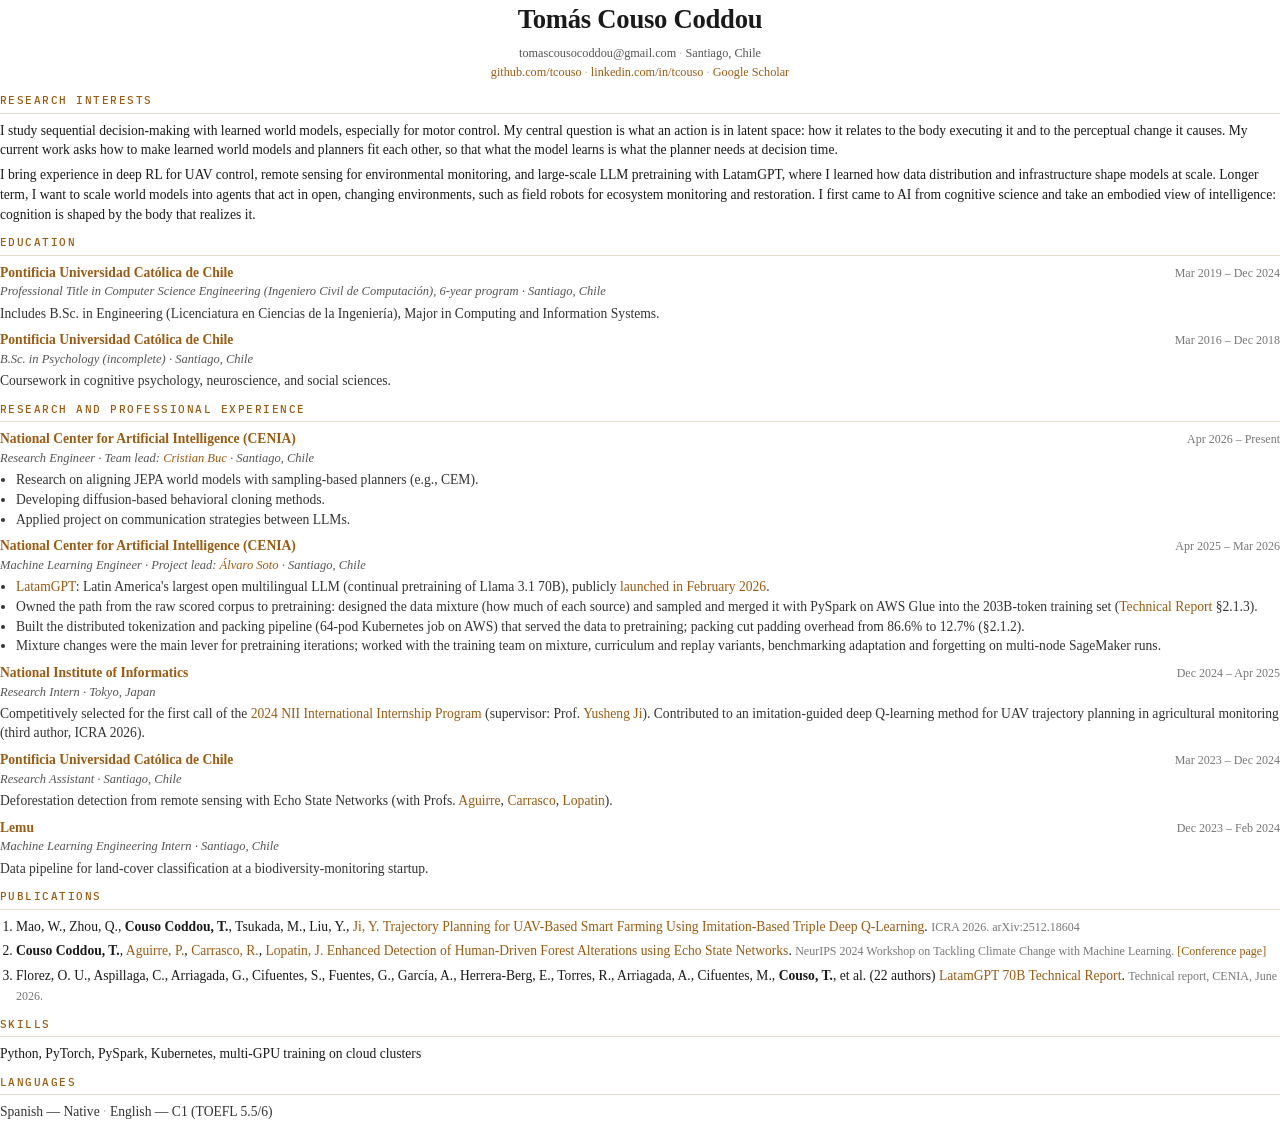
==== cv.html @ 5092b735 "Separate NeurIPS manuscript and conference page links" ====
<!DOCTYPE html>
<html lang="en">
<head>
<meta charset="UTF-8" />
<title>Tomás Couso Coddou — CV</title>
<style>
  @font-face {
    font-family: 'IBM Plex Mono';
    font-weight: 500;
    src: url('fonts/ibm-plex-mono-500.woff2') format('woff2');
  }

  @page { size: letter; margin: 11mm 18mm; }

  *, *::before, *::after { box-sizing: border-box; margin: 0; padding: 0; }

  body {
    font-family: "Liberation Serif", "Times New Roman", serif;
    color: #1a1a1a;
    background: #fff;
    font-size: 10.2pt;
    line-height: 1.45;
  }

  a { color: #9a5b13; text-decoration: none; }

  header { text-align: center; margin-bottom: 11px; }

  header h1 {
    font-size: 20pt;
    font-weight: 700;
    letter-spacing: -0.01em;
  }

  .contact {
    margin-top: 6px;
    font-size: 9.2pt;
    color: #555;
  }

  .contact + .contact { margin-top: 2px; }

  .contact span::after { content: " · "; color: #bbb; }
  .contact span:last-child::after { content: ""; }

  h2 {
    font-family: "IBM Plex Mono", monospace;
    font-size: 8pt;
    font-weight: 500;
    letter-spacing: 0.14em;
    text-transform: uppercase;
    color: #9a5b13;
    border-bottom: 1px solid #e6dccb;
    padding-bottom: 4px;
    margin: 11px 0 7px;
  }

  .entry { margin-bottom: 7px; }
  .entry:last-child { margin-bottom: 0; }

  .entry-head {
    display: flex;
    justify-content: space-between;
    align-items: baseline;
    gap: 12px;
  }

  .org { font-weight: 700; }
  .dates { color: #777; font-size: 9pt; white-space: nowrap; }
  .role { color: #555; font-size: 9.4pt; font-style: italic; }
  .desc { margin-top: 3px; color: #333; }
  ul.desc { margin-left: 16px; }

  ol { margin-left: 16px; }
  ol li { margin-bottom: 5px; }
  .venue { color: #777; font-size: 9pt; }

  .inline-list { color: #333; }
  .inline-list span::after { content: "   ·   "; color: #bbb; }
  .inline-list span:last-child::after { content: ""; }

  .entry, li, .interests p { break-inside: avoid; }
  h2 { break-after: avoid; }
  .interests p + p { margin-top: 5px; }
</style>
</head>
<body>

<header>
  <h1>Tomás Couso Coddou</h1>
  <p class="contact">
    <span>tomascousocoddou@gmail.com</span>
    <span>Santiago, Chile</span>
  </p>
  <p class="contact">
    <span><a href="https://github.com/tcouso">github.com/tcouso</a></span>
    <span><a href="https://www.linkedin.com/in/tcouso/">linkedin.com/in/tcouso</a></span>
    <span><a href="https://scholar.google.com/citations?user=drhu0_8AAAAJ&amp;hl=es">Google Scholar</a></span>
  </p>
</header>

<section class="interests">
  <h2>Research Interests</h2>
  <p>
    I study sequential decision-making with learned world models, especially for motor control.
    My central question is what an action is in latent space: how it relates to the body
    executing it and to the perceptual change it causes. My current work asks how to make learned world models and planners fit each other, so that
    what the model learns is what the planner needs at decision time.
  </p>
  <p>
    I bring experience in deep
    RL for UAV control, remote sensing for environmental monitoring, and large-scale LLM pretraining
    with LatamGPT, where I learned how data
    distribution and infrastructure shape models at scale. Longer term, I want to scale world models
    into agents that act in open, changing environments, such as field robots for ecosystem
    monitoring and restoration. I first came to AI from cognitive science and take an embodied view of
    intelligence: cognition is shaped by the body that realizes it.
  </p>
</section>

<section>
  <h2>Education</h2>

  <div class="entry">
    <div class="entry-head">
      <a class="org" href="https://www.uc.cl/en/">Pontificia Universidad Católica de Chile</a>
      <span class="dates">Mar 2019 – Dec 2024</span>
    </div>
    <p class="role">Professional Title in Computer Science Engineering (Ingeniero Civil de Computación), 6-year program · Santiago, Chile</p>
    <p class="desc">Includes B.Sc. in Engineering (Licenciatura en Ciencias de la Ingeniería), Major in Computing and Information Systems.</p>
  </div>

  <div class="entry">
    <div class="entry-head">
      <a class="org" href="https://www.uc.cl/en/">Pontificia Universidad Católica de Chile</a>
      <span class="dates">Mar 2016 – Dec 2018</span>
    </div>
    <p class="role">B.Sc. in Psychology (incomplete) · Santiago, Chile</p>
    <p class="desc">Coursework in cognitive psychology, neuroscience, and social sciences.</p>
  </div>
</section>

<section>
  <h2>Research and Professional Experience</h2>

  <div class="entry">
    <div class="entry-head">
      <a class="org" href="https://cenia.cl/en/home/">National Center for Artificial Intelligence (CENIA)</a>
      <span class="dates">Apr 2026 – Present</span>
    </div>
    <p class="role">Research Engineer · Team lead: <a href="https://scholar.google.com/citations?user=0gXva0YAAAAJ&amp;hl=en">Cristian Buc</a> · Santiago, Chile</p>
    <ul class="desc">
      <li>Research on aligning JEPA world models with sampling-based planners (e.g., CEM).</li>
      <li>Developing diffusion-based behavioral cloning methods.</li>
      <li>Applied project on communication strategies between LLMs.</li>
    </ul>
  </div>

  <div class="entry">
    <div class="entry-head">
      <a class="org" href="https://cenia.cl/en/home/">National Center for Artificial Intelligence (CENIA)</a>
      <span class="dates">Apr 2025 – Mar 2026</span>
    </div>
    <p class="role">Machine Learning Engineer · Project lead: <a href="https://scholar.google.com/citations?user=gOVVRk4AAAAJ&amp;hl=en">Álvaro Soto</a> · Santiago, Chile</p>
    <ul class="desc">
      <li><a href="https://www.latamgpt.org/en">LatamGPT</a>: Latin America's largest open multilingual LLM (continual
        pretraining of Llama 3.1 70B), publicly <a href="https://www.gob.cl/en/news/we-launch-latam-gpt-the-first-artificial-intelligence-created-for-latin-america-and-the-caribbean/">launched in February 2026</a>.</li>
      <li>Owned the path from the raw scored corpus to pretraining: designed the data mixture (how much
        of each source) and sampled and merged it with PySpark on AWS Glue into the 203B-token training
        set (<a href="https://www.latamgpt.org/downloads/latamgpt-report.pdf">Technical Report</a> §2.1.3).</li>
      <li>Built the distributed tokenization and packing pipeline (64-pod Kubernetes job on AWS) that
        served the data to pretraining; packing cut padding overhead from 86.6% to 12.7% (§2.1.2).</li>
      <li>Mixture changes were the main lever for pretraining iterations; worked with the training team
        on mixture, curriculum and replay variants, benchmarking adaptation and forgetting on
        multi-node SageMaker runs.</li>
    </ul>
  </div>

  <div class="entry">
    <div class="entry-head">
      <a class="org" href="https://www.nii.ac.jp/en/">National Institute of Informatics</a>
      <span class="dates">Dec 2024 – Apr 2025</span>
    </div>
    <p class="role">Research Intern · Tokyo, Japan</p>
    <p class="desc">
      Competitively selected for the first call of the <a href="https://www.nii.ac.jp/en/about/international/mouresearch/">2024 NII International Internship Program</a> (supervisor:
      Prof. <a href="https://scholar.google.com/citations?user=3EK_RaQAAAAJ&amp;hl=en">Yusheng Ji</a>). Contributed to an imitation-guided deep Q-learning method for UAV
      trajectory planning in agricultural monitoring (third author, ICRA 2026).
    </p>
  </div>

  <div class="entry">
    <div class="entry-head">
      <a class="org" href="https://www.uc.cl/en/">Pontificia Universidad Católica de Chile</a>
      <span class="dates">Mar 2023 – Dec 2024</span>
    </div>
    <p class="role">Research Assistant · Santiago, Chile</p>
    <p class="desc">
      Deforestation detection from remote sensing with Echo State Networks (with Profs. <a href="https://scholar.google.com/citations?user=74k6Df8AAAAJ&amp;hl=es">Aguirre</a>, <a href="https://scholar.google.com/citations?user=9kePLCQAAAAJ&amp;hl=en">Carrasco</a>, <a href="https://scholar.google.com/citations?user=sysQUHsAAAAJ&amp;hl=es">Lopatin</a>).
    </p>
  </div>

  <div class="entry">
    <div class="entry-head">
      <a class="org" href="https://le.mu/">Lemu</a>
      <span class="dates">Dec 2023 – Feb 2024</span>
    </div>
    <p class="role">Machine Learning Engineering Intern · Santiago, Chile</p>
    <p class="desc">
      Data pipeline for land-cover classification at a biodiversity-monitoring startup.
    </p>
  </div>
</section>

<section>
  <h2>Publications</h2>
  <ol>
    <li>
      Mao, W., Zhou, Q., <strong>Couso Coddou, T.</strong>, Tsukada, M., Liu, Y., <a href="https://scholar.google.com/citations?user=3EK_RaQAAAAJ&amp;hl=en">Ji, Y.</a>
      <a href="https://arxiv.org/abs/2512.18604">Trajectory Planning for UAV-Based Smart Farming Using Imitation-Based Triple Deep Q-Learning</a>.
      <span class="venue">ICRA 2026. arXiv:2512.18604</span>
    </li>
    <li>
      <strong>Couso Coddou, T.</strong>, <a href="https://scholar.google.com/citations?user=74k6Df8AAAAJ&amp;hl=es">Aguirre, P.</a>, <a href="https://scholar.google.com/citations?user=9kePLCQAAAAJ&amp;hl=en">Carrasco, R.</a>, <a href="https://scholar.google.com/citations?user=sysQUHsAAAAJ&amp;hl=es">Lopatin, J.</a>
      <a href="https://ccai-papers.s3.us-east-1.amazonaws.com/neurips2024/77/paper.pdf">Enhanced Detection of Human-Driven Forest Alterations using Echo State Networks</a>.
      <span class="venue">NeurIPS 2024 Workshop on Tackling Climate Change with Machine Learning. <a href="https://neurips.cc/virtual/2024/100568">[Conference page]</a></span>
    </li>
    <li>
      Florez, O. U., Aspillaga, C., Arriagada, G., Cifuentes, S., Fuentes, G., García, A., Herrera-Berg, E.,
      Torres, R., Arriagada, A., Cifuentes, M., <strong>Couso, T.</strong>, et al. (22 authors)
      <a href="https://www.latamgpt.org/downloads/latamgpt-report.pdf">LatamGPT 70B Technical Report</a>.
      <span class="venue">Technical report, CENIA, June 2026.</span>
    </li>
  </ol>
</section>

<section>
  <h2>Skills</h2>
  <p>Python, PyTorch, PySpark, Kubernetes, multi-GPU training on cloud clusters</p>
</section>

<section>
  <h2>Languages</h2>
  <p class="inline-list">
    <span>Spanish — Native</span>
    <span>English — C1 (TOEFL 5.5/6)</span>
  </p>
</section>

</body>
</html>
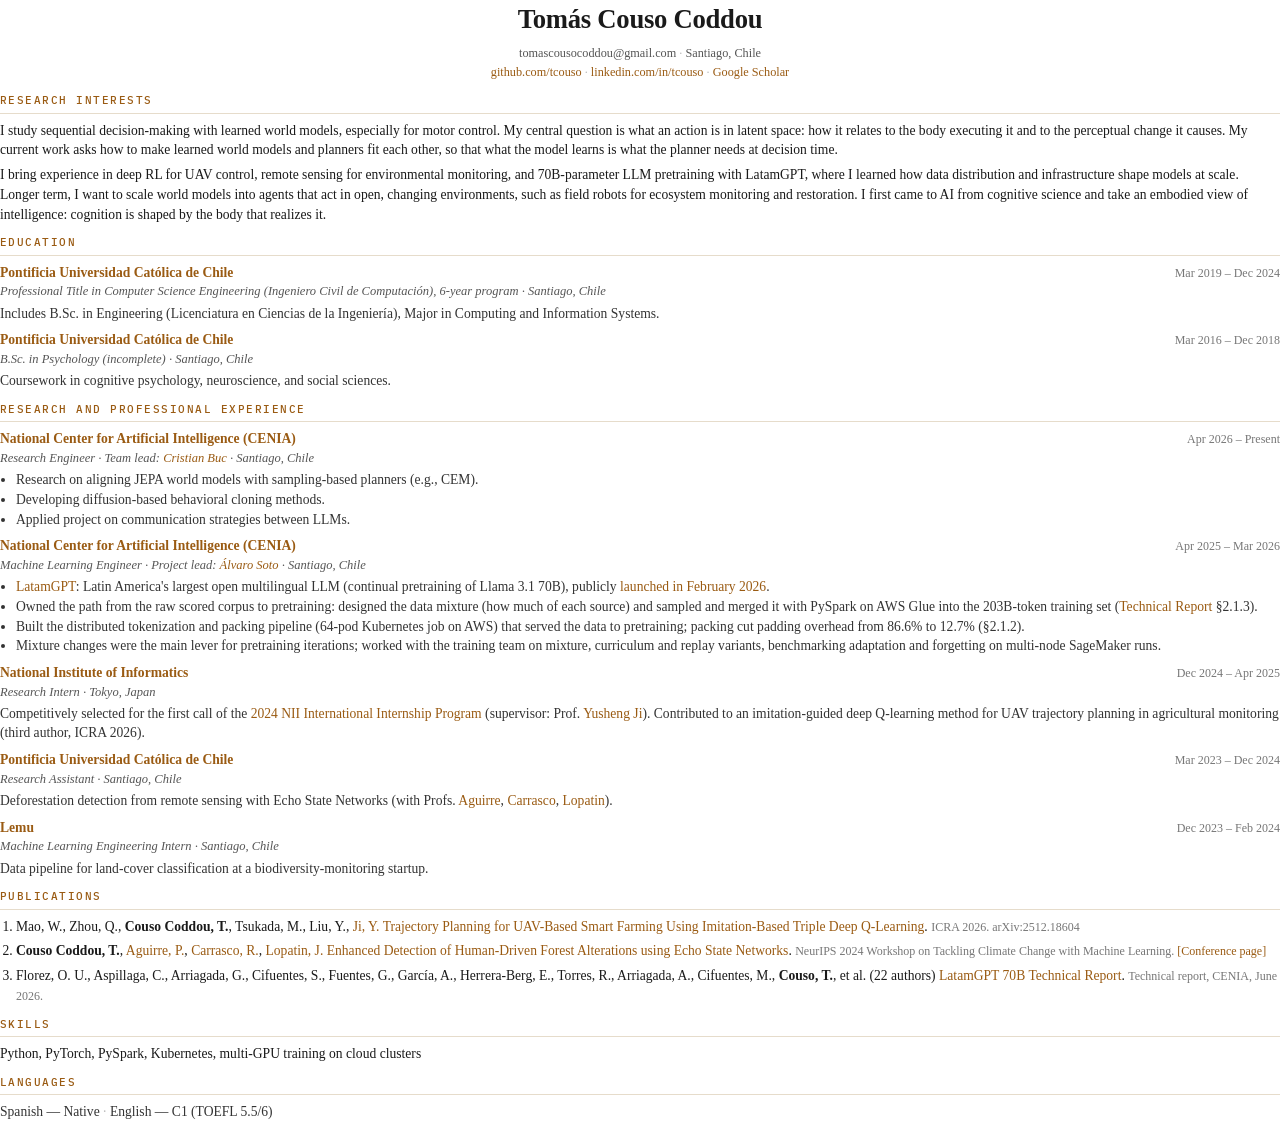
==== commit 63890707: "Say 70B-parameter LLM pretraining instead of large-scale in CV" ====
--- a/cv.html
+++ b/cv.html
@@ -109,7 +109,7 @@
   </p>
   <p>
     I bring experience in deep
-    RL for UAV control, remote sensing for environmental monitoring, and large-scale LLM pretraining
+    RL for UAV control, remote sensing for environmental monitoring, and 70B-parameter LLM pretraining
     with LatamGPT, where I learned how data
     distribution and infrastructure shape models at scale. Longer term, I want to scale world models
     into agents that act in open, changing environments, such as field robots for ecosystem
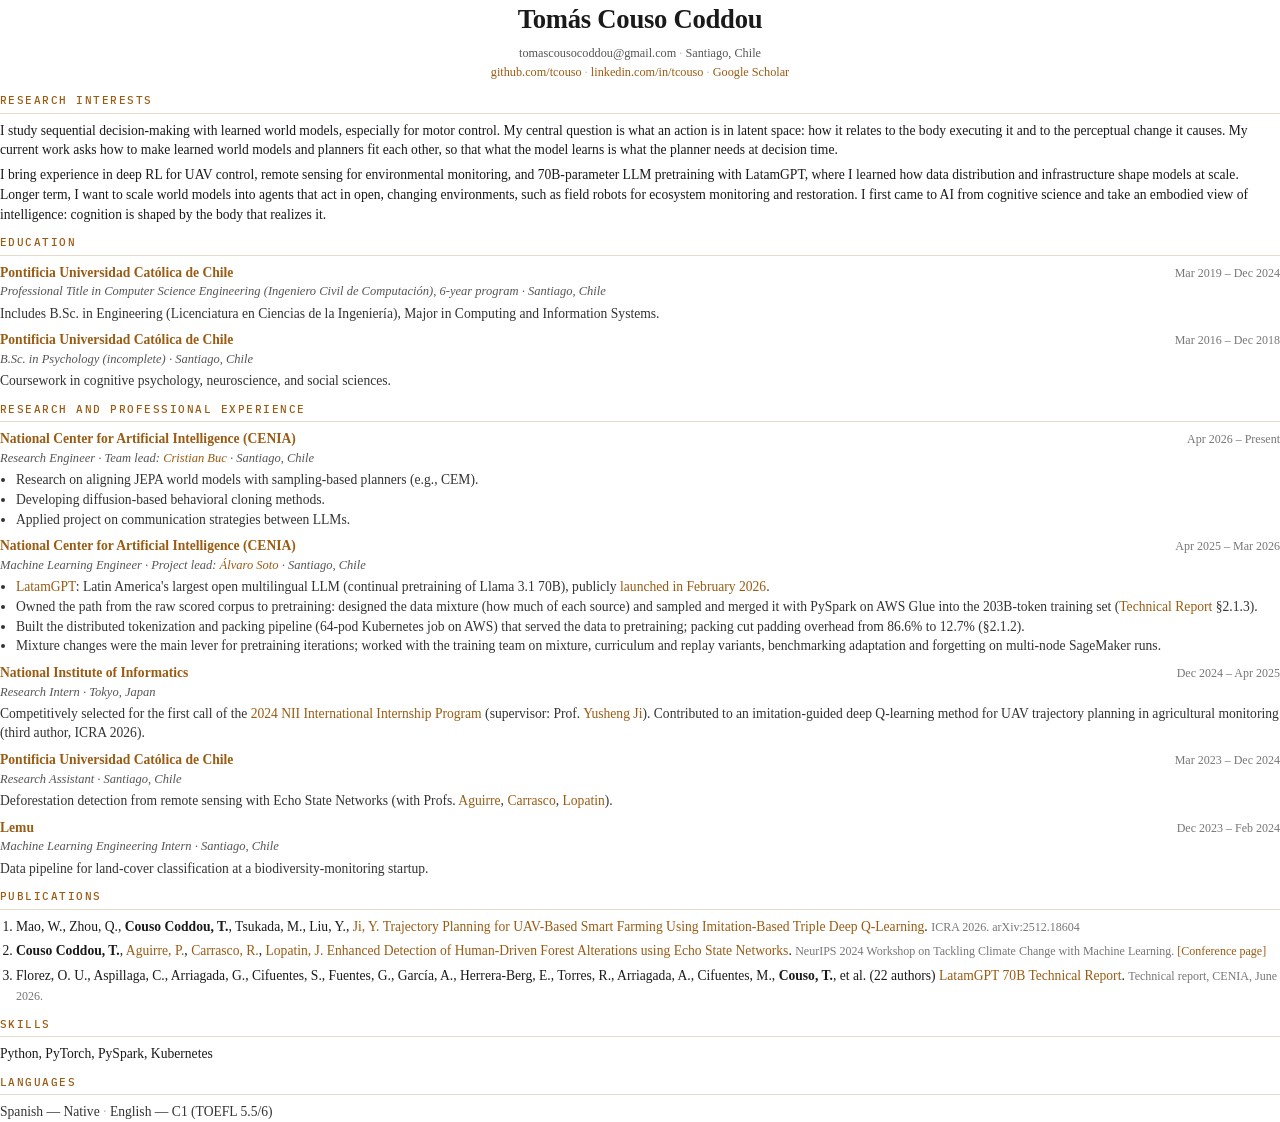
==== commit 48b06ce4: "Drop press link and multi-GPU skill" ====
--- a/cv.html
+++ b/cv.html
@@ -236,7 +236,7 @@
 
 <section>
   <h2>Skills</h2>
-  <p>Python, PyTorch, PySpark, Kubernetes, multi-GPU training on cloud clusters</p>
+  <p>Python, PyTorch, PySpark, Kubernetes</p>
 </section>
 
 <section>
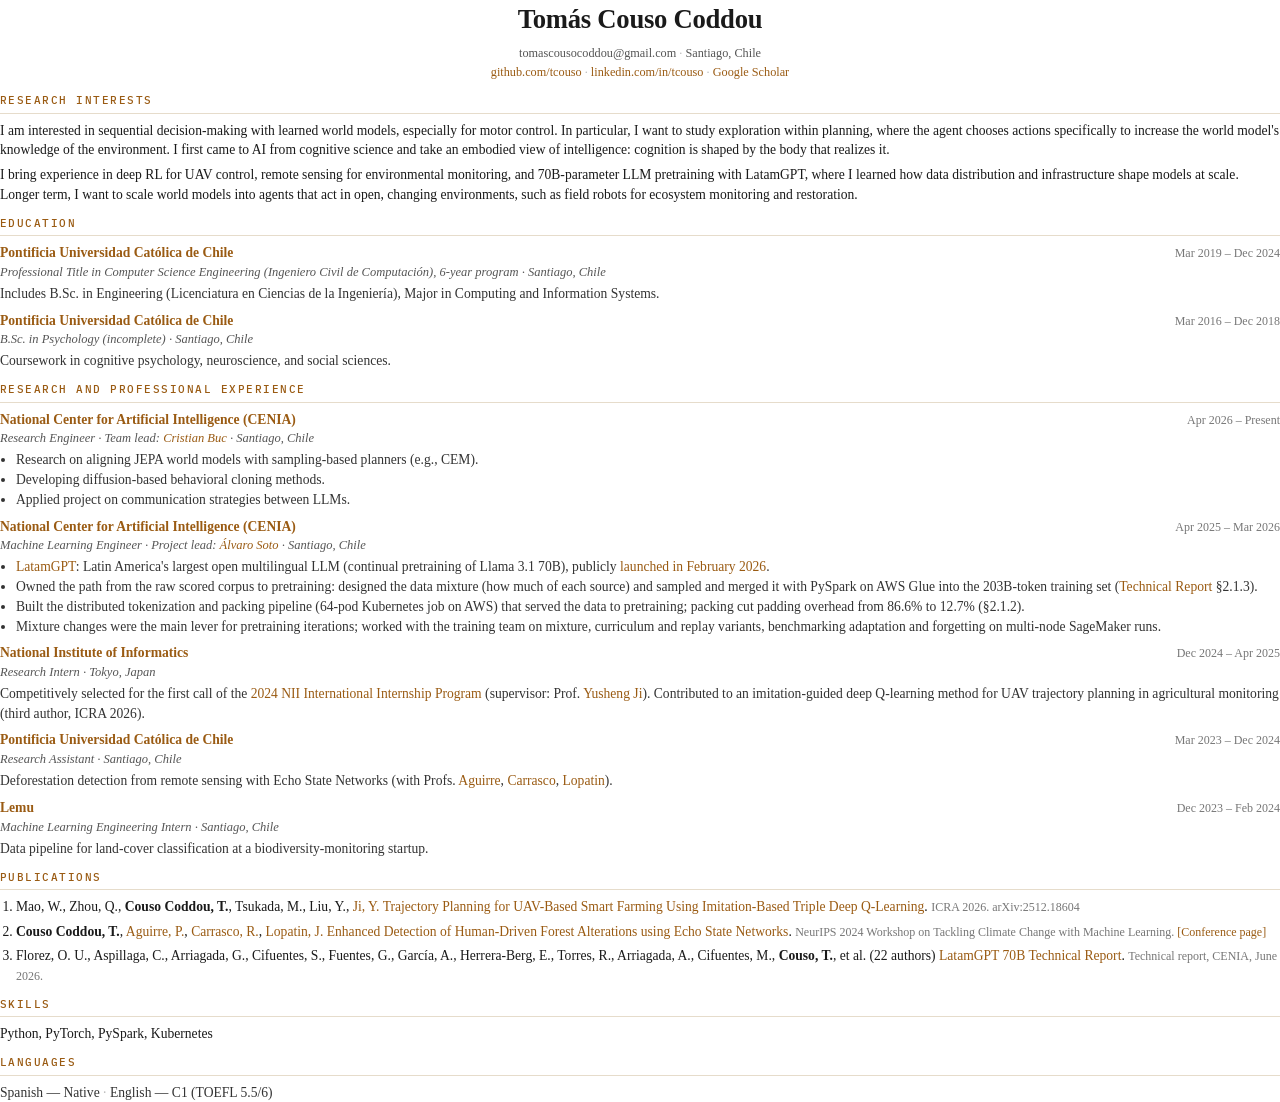
==== commit 3e9656c4: "Frame research interests around exploration within planning" ====
--- a/cv.html
+++ b/cv.html
@@ -102,10 +102,11 @@
 <section class="interests">
   <h2>Research Interests</h2>
   <p>
-    I study sequential decision-making with learned world models, especially for motor control.
-    My central question is what an action is in latent space: how it relates to the body
-    executing it and to the perceptual change it causes. My current work asks how to make learned world models and planners fit each other, so that
-    what the model learns is what the planner needs at decision time.
+    I am interested in sequential decision-making with learned world models, especially for motor
+    control. In particular, I want to study exploration within planning, where the agent chooses
+    actions specifically to increase the world model's knowledge of the environment. I first came to
+    AI from cognitive science and take an embodied view of intelligence: cognition is shaped by the
+    body that realizes it.
   </p>
   <p>
     I bring experience in deep
@@ -113,8 +114,7 @@
     with LatamGPT, where I learned how data
     distribution and infrastructure shape models at scale. Longer term, I want to scale world models
     into agents that act in open, changing environments, such as field robots for ecosystem
-    monitoring and restoration. I first came to AI from cognitive science and take an embodied view of
-    intelligence: cognition is shaped by the body that realizes it.
+    monitoring and restoration.
   </p>
 </section>
 
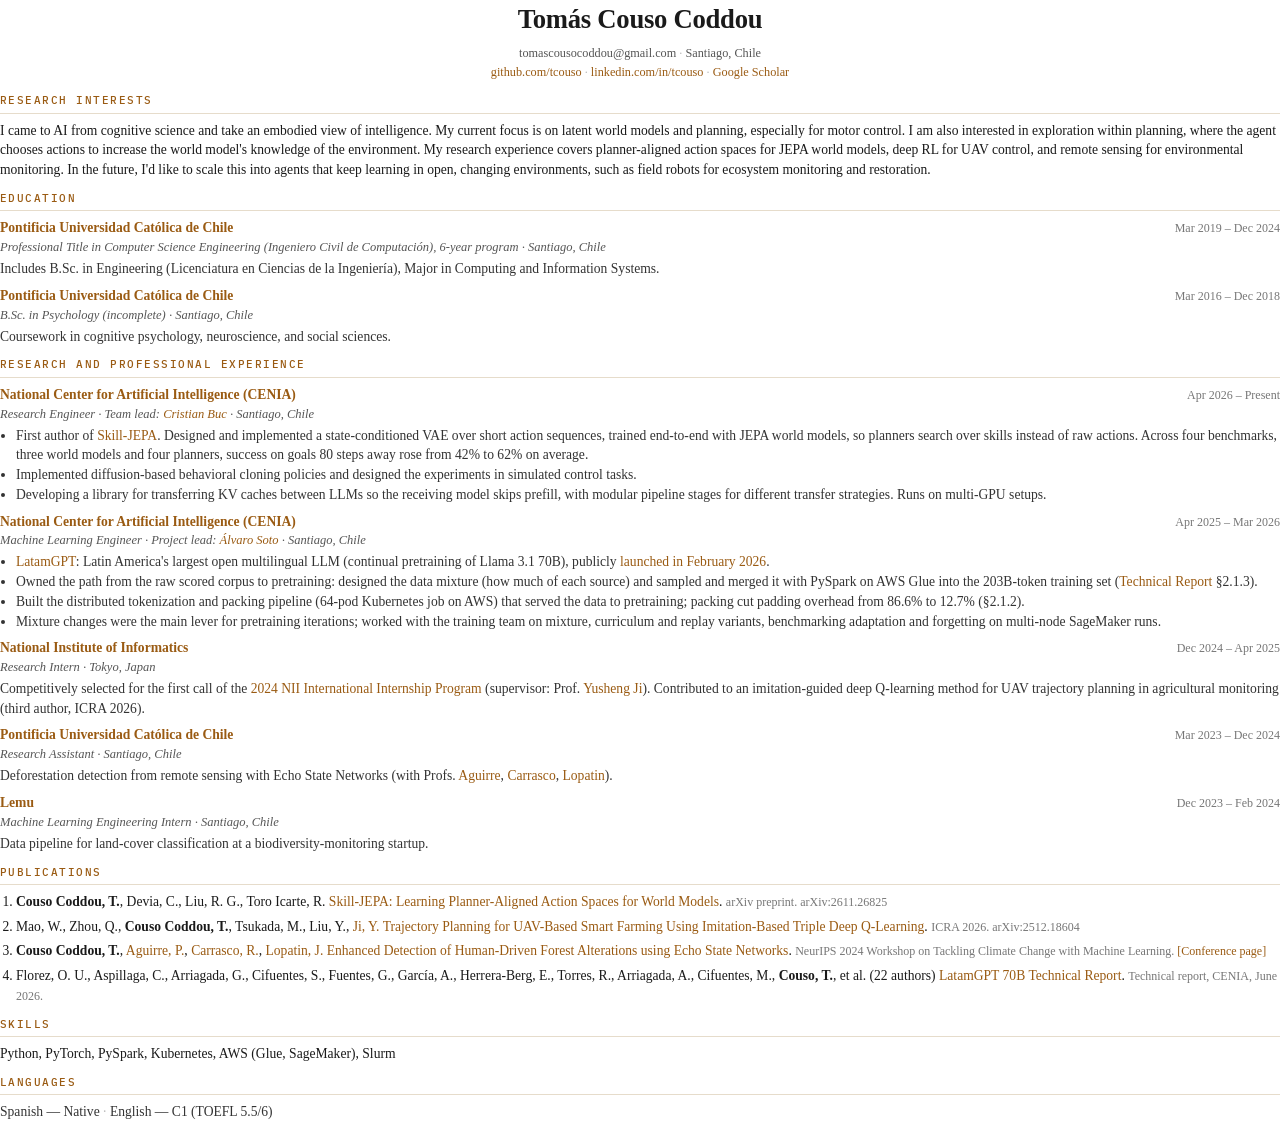
==== commit 622142db: "Add Skill-JEPA preprint, rework CV experience and interests, support multiple CVs" ====
--- a/cv.html
+++ b/cv.html
@@ -102,19 +102,13 @@
 <section class="interests">
   <h2>Research Interests</h2>
   <p>
-    I am interested in sequential decision-making with learned world models, especially for motor
-    control. In particular, I want to study exploration within planning, where the agent chooses
-    actions specifically to increase the world model's knowledge of the environment. I first came to
-    AI from cognitive science and take an embodied view of intelligence: cognition is shaped by the
-    body that realizes it.
-  </p>
-  <p>
-    I bring experience in deep
-    RL for UAV control, remote sensing for environmental monitoring, and 70B-parameter LLM pretraining
-    with LatamGPT, where I learned how data
-    distribution and infrastructure shape models at scale. Longer term, I want to scale world models
-    into agents that act in open, changing environments, such as field robots for ecosystem
-    monitoring and restoration.
+    I came to AI from cognitive science and take an embodied view of intelligence. My current focus is on
+    latent world models and planning, especially for motor control. I am also interested in
+    exploration within planning, where the agent chooses actions to increase the world model's
+    knowledge of the environment. My research experience covers planner-aligned action spaces for JEPA
+    world models, deep RL for UAV control, and remote sensing for environmental monitoring. In the
+    future, I'd like to scale this into agents that keep learning in open, changing environments, such
+    as field robots for ecosystem monitoring and restoration.
   </p>
 </section>
 
@@ -150,9 +144,9 @@
     </div>
     <p class="role">Research Engineer · Team lead: <a href="https://scholar.google.com/citations?user=0gXva0YAAAAJ&amp;hl=en">Cristian Buc</a> · Santiago, Chile</p>
     <ul class="desc">
-      <li>Research on aligning JEPA world models with sampling-based planners (e.g., CEM).</li>
-      <li>Developing diffusion-based behavioral cloning methods.</li>
-      <li>Applied project on communication strategies between LLMs.</li>
+      <li>First author of <a href="https://arxiv.org/abs/2611.26825">Skill-JEPA</a>. Designed and implemented a state-conditioned VAE over short action sequences, trained end-to-end with JEPA world models, so planners search over skills instead of raw actions. Across four benchmarks, three world models and four planners, success on goals 80 steps away rose from 42% to 62% on average.</li>
+      <li>Implemented diffusion-based behavioral cloning policies and designed the experiments in simulated control tasks.</li>
+      <li>Developing a library for transferring KV caches between LLMs so the receiving model skips prefill, with modular pipeline stages for different transfer strategies. Runs on multi-GPU setups.</li>
     </ul>
   </div>
 
@@ -216,6 +210,11 @@
   <h2>Publications</h2>
   <ol>
     <li>
+      <strong>Couso Coddou, T.</strong>, Devia, C., Liu, R. G., Toro Icarte, R.
+      <a href="https://arxiv.org/abs/2611.26825">Skill-JEPA: Learning Planner-Aligned Action Spaces for World Models</a>.
+      <span class="venue">arXiv preprint. arXiv:2611.26825</span>
+    </li>
+    <li>
       Mao, W., Zhou, Q., <strong>Couso Coddou, T.</strong>, Tsukada, M., Liu, Y., <a href="https://scholar.google.com/citations?user=3EK_RaQAAAAJ&amp;hl=en">Ji, Y.</a>
       <a href="https://arxiv.org/abs/2512.18604">Trajectory Planning for UAV-Based Smart Farming Using Imitation-Based Triple Deep Q-Learning</a>.
       <span class="venue">ICRA 2026. arXiv:2512.18604</span>
@@ -236,7 +235,7 @@
 
 <section>
   <h2>Skills</h2>
-  <p>Python, PyTorch, PySpark, Kubernetes</p>
+  <p>Python, PyTorch, PySpark, Kubernetes, AWS (Glue, SageMaker), Slurm</p>
 </section>
 
 <section>
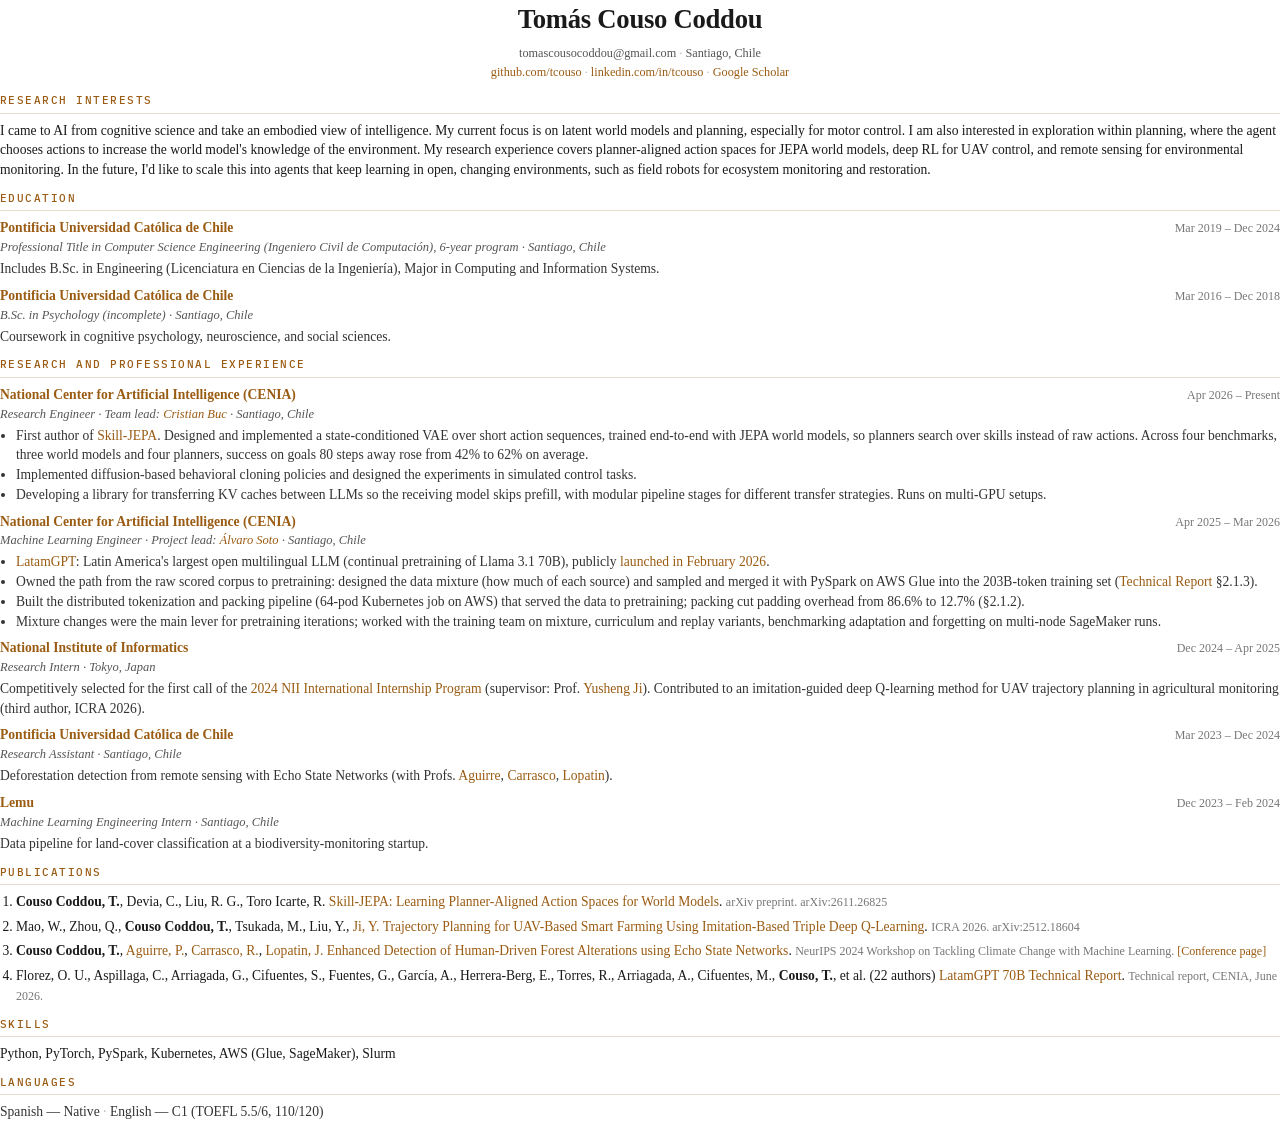
==== commit b345aef2: "Show previous-scale TOEFL score on CV" ====
--- a/cv.html
+++ b/cv.html
@@ -242,7 +242,7 @@
   <h2>Languages</h2>
   <p class="inline-list">
     <span>Spanish — Native</span>
-    <span>English — C1 (TOEFL 5.5/6)</span>
+    <span>English — C1 (TOEFL 5.5/6, 110/120)</span>
   </p>
 </section>
 
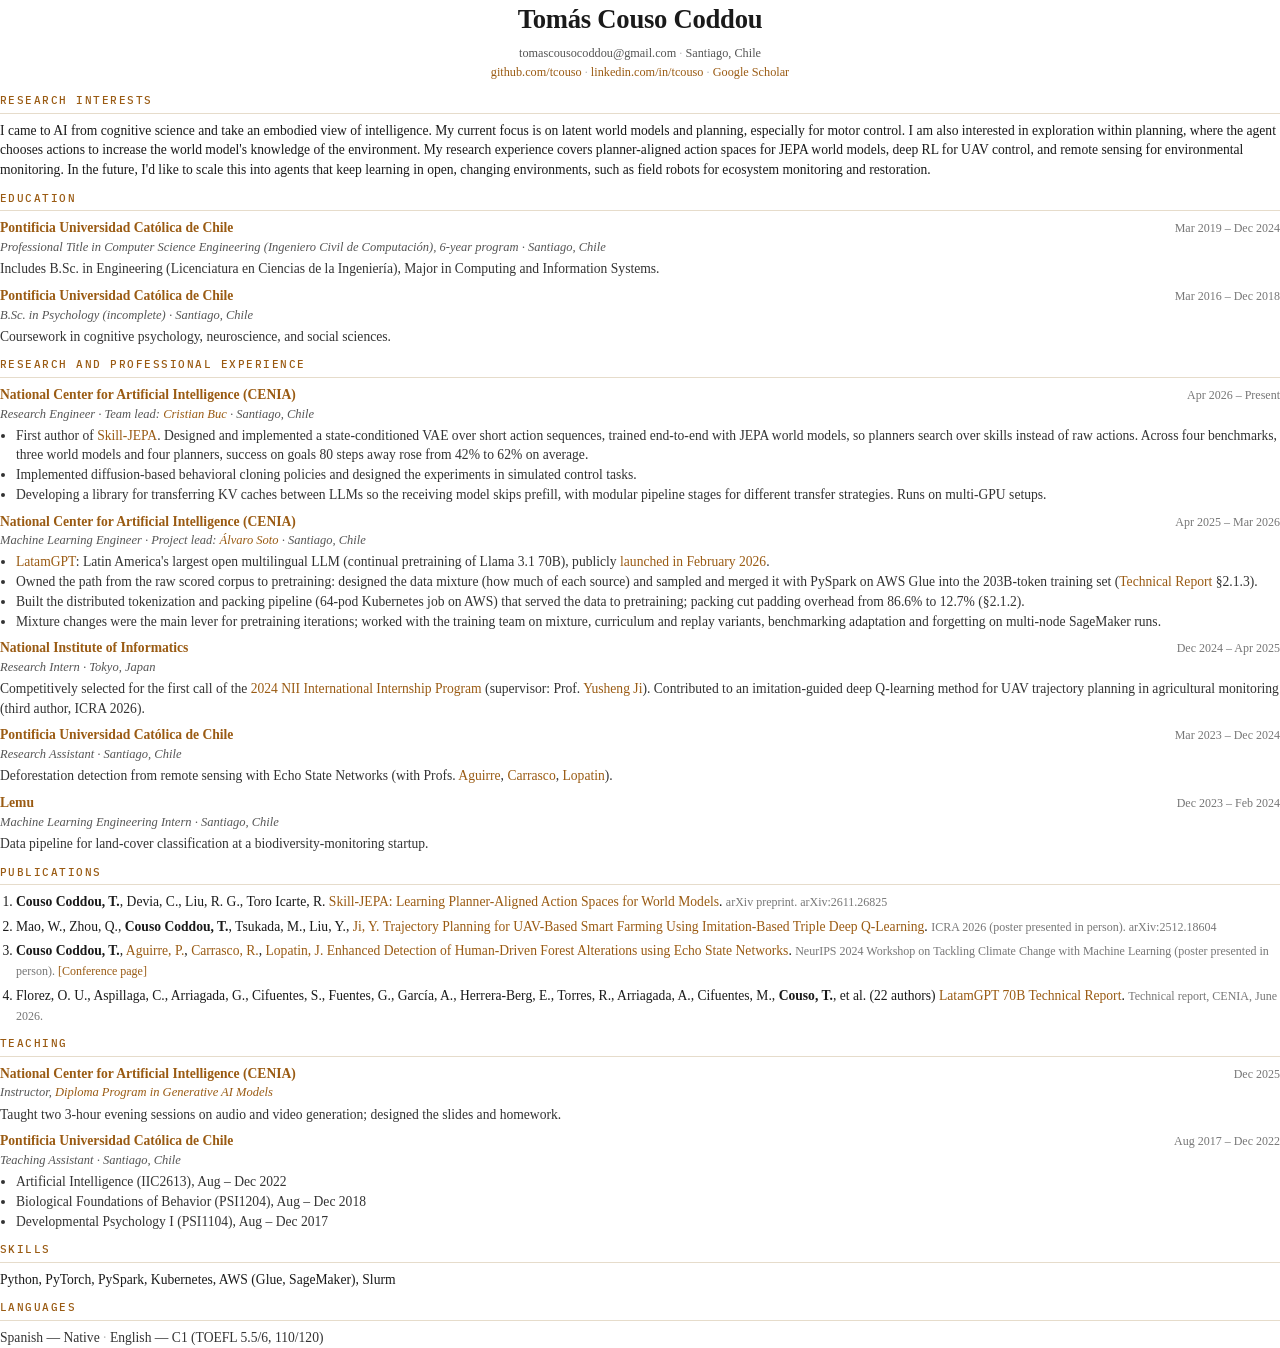
==== commit 7b886ec4: "Add teaching section and poster presentations to CV" ====
--- a/cv.html
+++ b/cv.html
@@ -217,12 +217,12 @@
     <li>
       Mao, W., Zhou, Q., <strong>Couso Coddou, T.</strong>, Tsukada, M., Liu, Y., <a href="https://scholar.google.com/citations?user=3EK_RaQAAAAJ&amp;hl=en">Ji, Y.</a>
       <a href="https://arxiv.org/abs/2512.18604">Trajectory Planning for UAV-Based Smart Farming Using Imitation-Based Triple Deep Q-Learning</a>.
-      <span class="venue">ICRA 2026. arXiv:2512.18604</span>
+      <span class="venue">ICRA 2026 (poster presented in person). arXiv:2512.18604</span>
     </li>
     <li>
       <strong>Couso Coddou, T.</strong>, <a href="https://scholar.google.com/citations?user=74k6Df8AAAAJ&amp;hl=es">Aguirre, P.</a>, <a href="https://scholar.google.com/citations?user=9kePLCQAAAAJ&amp;hl=en">Carrasco, R.</a>, <a href="https://scholar.google.com/citations?user=sysQUHsAAAAJ&amp;hl=es">Lopatin, J.</a>
       <a href="https://ccai-papers.s3.us-east-1.amazonaws.com/neurips2024/77/paper.pdf">Enhanced Detection of Human-Driven Forest Alterations using Echo State Networks</a>.
-      <span class="venue">NeurIPS 2024 Workshop on Tackling Climate Change with Machine Learning. <a href="https://neurips.cc/virtual/2024/100568">[Conference page]</a></span>
+      <span class="venue">NeurIPS 2024 Workshop on Tackling Climate Change with Machine Learning (poster presented in person). <a href="https://neurips.cc/virtual/2024/100568">[Conference page]</a></span>
     </li>
     <li>
       Florez, O. U., Aspillaga, C., Arriagada, G., Cifuentes, S., Fuentes, G., García, A., Herrera-Berg, E.,
@@ -234,6 +234,32 @@
 </section>
 
 <section>
+  <h2>Teaching</h2>
+
+  <div class="entry">
+    <div class="entry-head">
+      <a class="org" href="https://cenia.cl/en/home/">National Center for Artificial Intelligence (CENIA)</a>
+      <span class="dates">Dec 2025</span>
+    </div>
+    <p class="role">Instructor, <a href="https://diplomado.cenia.cl/">Diploma Program in Generative AI Models</a></p>
+    <p class="desc">Taught two 3-hour evening sessions on audio and video generation; designed the slides and homework.</p>
+  </div>
+
+  <div class="entry">
+    <div class="entry-head">
+      <a class="org" href="https://www.uc.cl/en/">Pontificia Universidad Católica de Chile</a>
+      <span class="dates">Aug 2017 – Dec 2022</span>
+    </div>
+    <p class="role">Teaching Assistant · Santiago, Chile</p>
+    <ul class="desc">
+      <li>Artificial Intelligence (IIC2613), Aug – Dec 2022</li>
+      <li>Biological Foundations of Behavior (PSI1204), Aug – Dec 2018</li>
+      <li>Developmental Psychology I (PSI1104), Aug – Dec 2017</li>
+    </ul>
+  </div>
+</section>
+
+<section>
   <h2>Skills</h2>
   <p>Python, PyTorch, PySpark, Kubernetes, AWS (Glue, SageMaker), Slurm</p>
 </section>
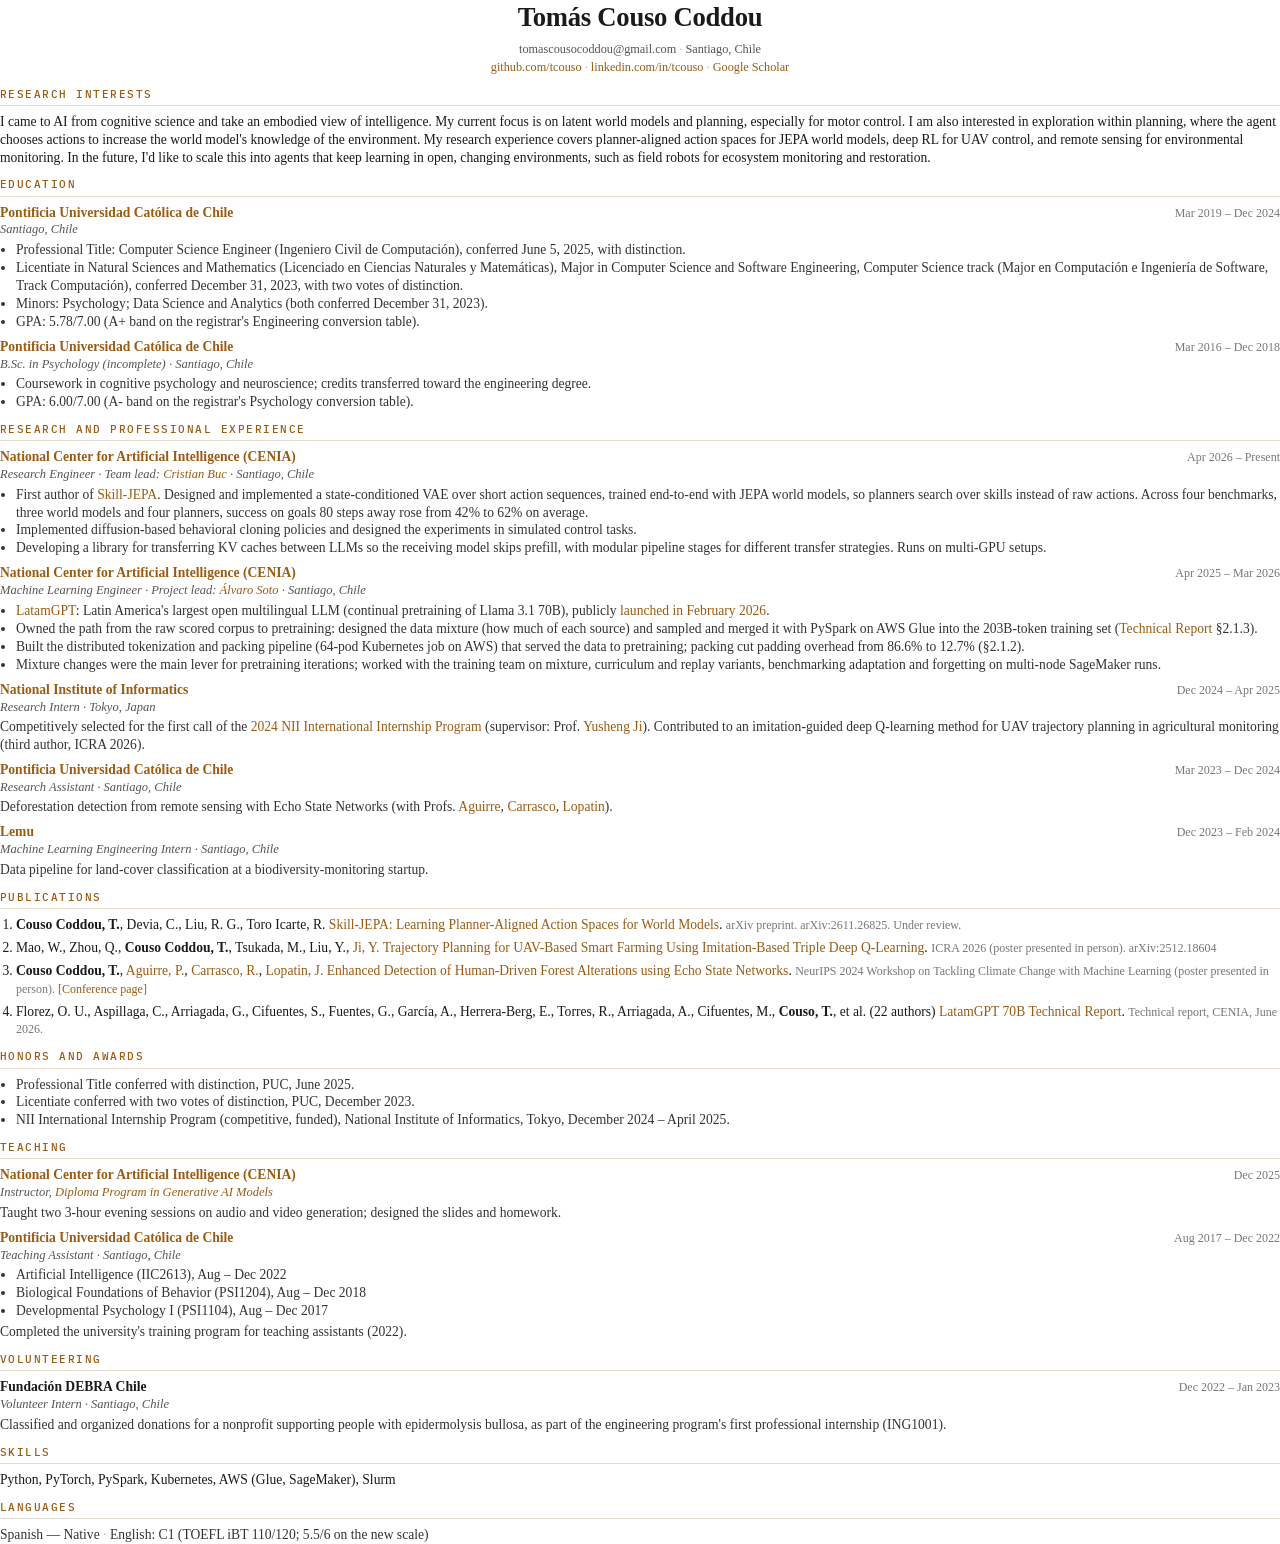
==== commit 282f6f06: "Update education from official records, add honors and volunteering" ====
--- a/cv.html
+++ b/cv.html
@@ -10,7 +10,7 @@
     src: url('fonts/ibm-plex-mono-500.woff2') format('woff2');
   }
 
-  @page { size: letter; margin: 11mm 18mm; }
+  @page { size: letter; margin: 10mm 16mm; }
 
   *, *::before, *::after { box-sizing: border-box; margin: 0; padding: 0; }
 
@@ -19,7 +19,7 @@
     color: #1a1a1a;
     background: #fff;
     font-size: 10.2pt;
-    line-height: 1.45;
+    line-height: 1.32;
   }
 
   a { color: #9a5b13; text-decoration: none; }
@@ -120,8 +120,13 @@
       <a class="org" href="https://www.uc.cl/en/">Pontificia Universidad Católica de Chile</a>
       <span class="dates">Mar 2019 – Dec 2024</span>
     </div>
-    <p class="role">Professional Title in Computer Science Engineering (Ingeniero Civil de Computación), 6-year program · Santiago, Chile</p>
-    <p class="desc">Includes B.Sc. in Engineering (Licenciatura en Ciencias de la Ingeniería), Major in Computing and Information Systems.</p>
+    <p class="role">Santiago, Chile</p>
+    <ul class="desc">
+      <li>Professional Title: Computer Science Engineer (Ingeniero Civil de Computación), conferred June 5, 2025, with distinction.</li>
+      <li>Licentiate in Natural Sciences and Mathematics (Licenciado en Ciencias Naturales y Matemáticas), Major in Computer Science and Software Engineering, Computer Science track (Major en Computación e Ingeniería de Software, Track Computación), conferred December 31, 2023, with two votes of distinction.</li>
+      <li>Minors: Psychology; Data Science and Analytics (both conferred December 31, 2023).</li>
+      <li>GPA: 5.78/7.00 (A+ band on the registrar's Engineering conversion table).</li>
+    </ul>
   </div>
 
   <div class="entry">
@@ -130,7 +135,10 @@
       <span class="dates">Mar 2016 – Dec 2018</span>
     </div>
     <p class="role">B.Sc. in Psychology (incomplete) · Santiago, Chile</p>
-    <p class="desc">Coursework in cognitive psychology, neuroscience, and social sciences.</p>
+    <ul class="desc">
+      <li>Coursework in cognitive psychology and neuroscience; credits transferred toward the engineering degree.</li>
+      <li>GPA: 6.00/7.00 (A- band on the registrar's Psychology conversion table).</li>
+    </ul>
   </div>
 </section>
 
@@ -212,7 +220,7 @@
     <li>
       <strong>Couso Coddou, T.</strong>, Devia, C., Liu, R. G., Toro Icarte, R.
       <a href="https://arxiv.org/abs/2611.26825">Skill-JEPA: Learning Planner-Aligned Action Spaces for World Models</a>.
-      <span class="venue">arXiv preprint. arXiv:2611.26825</span>
+      <span class="venue">arXiv preprint. arXiv:2611.26825. Under review.</span>
     </li>
     <li>
       Mao, W., Zhou, Q., <strong>Couso Coddou, T.</strong>, Tsukada, M., Liu, Y., <a href="https://scholar.google.com/citations?user=3EK_RaQAAAAJ&amp;hl=en">Ji, Y.</a>
@@ -221,7 +229,7 @@
     </li>
     <li>
       <strong>Couso Coddou, T.</strong>, <a href="https://scholar.google.com/citations?user=74k6Df8AAAAJ&amp;hl=es">Aguirre, P.</a>, <a href="https://scholar.google.com/citations?user=9kePLCQAAAAJ&amp;hl=en">Carrasco, R.</a>, <a href="https://scholar.google.com/citations?user=sysQUHsAAAAJ&amp;hl=es">Lopatin, J.</a>
-      <a href="https://ccai-papers.s3.us-east-1.amazonaws.com/neurips2024/77/paper.pdf">Enhanced Detection of Human-Driven Forest Alterations using Echo State Networks</a>.
+      <a href="https://www.climatechange.ai/papers/neurips2024/77">Enhanced Detection of Human-Driven Forest Alterations using Echo State Networks</a>.
       <span class="venue">NeurIPS 2024 Workshop on Tackling Climate Change with Machine Learning (poster presented in person). <a href="https://neurips.cc/virtual/2024/100568">[Conference page]</a></span>
     </li>
     <li>
@@ -234,6 +242,15 @@
 </section>
 
 <section>
+  <h2>Honors and Awards</h2>
+  <ul class="desc">
+    <li>Professional Title conferred with distinction, PUC, June 2025.</li>
+    <li>Licentiate conferred with two votes of distinction, PUC, December 2023.</li>
+    <li>NII International Internship Program (competitive, funded), National Institute of Informatics, Tokyo, December 2024 – April 2025.</li>
+  </ul>
+</section>
+
+<section>
   <h2>Teaching</h2>
 
   <div class="entry">
@@ -256,6 +273,20 @@
       <li>Biological Foundations of Behavior (PSI1204), Aug – Dec 2018</li>
       <li>Developmental Psychology I (PSI1104), Aug – Dec 2017</li>
     </ul>
+    <p class="desc">Completed the university's training program for teaching assistants (2022).</p>
+  </div>
+</section>
+
+<section>
+  <h2>Volunteering</h2>
+
+  <div class="entry">
+    <div class="entry-head">
+      <span class="org">Fundación DEBRA Chile</span>
+      <span class="dates">Dec 2022 – Jan 2023</span>
+    </div>
+    <p class="role">Volunteer Intern · Santiago, Chile</p>
+    <p class="desc">Classified and organized donations for a nonprofit supporting people with epidermolysis bullosa, as part of the engineering program's first professional internship (ING1001).</p>
   </div>
 </section>
 
@@ -268,7 +299,7 @@
   <h2>Languages</h2>
   <p class="inline-list">
     <span>Spanish — Native</span>
-    <span>English — C1 (TOEFL 5.5/6, 110/120)</span>
+    <span>English: C1 (TOEFL iBT 110/120; 5.5/6 on the new scale)</span>
   </p>
 </section>
 
